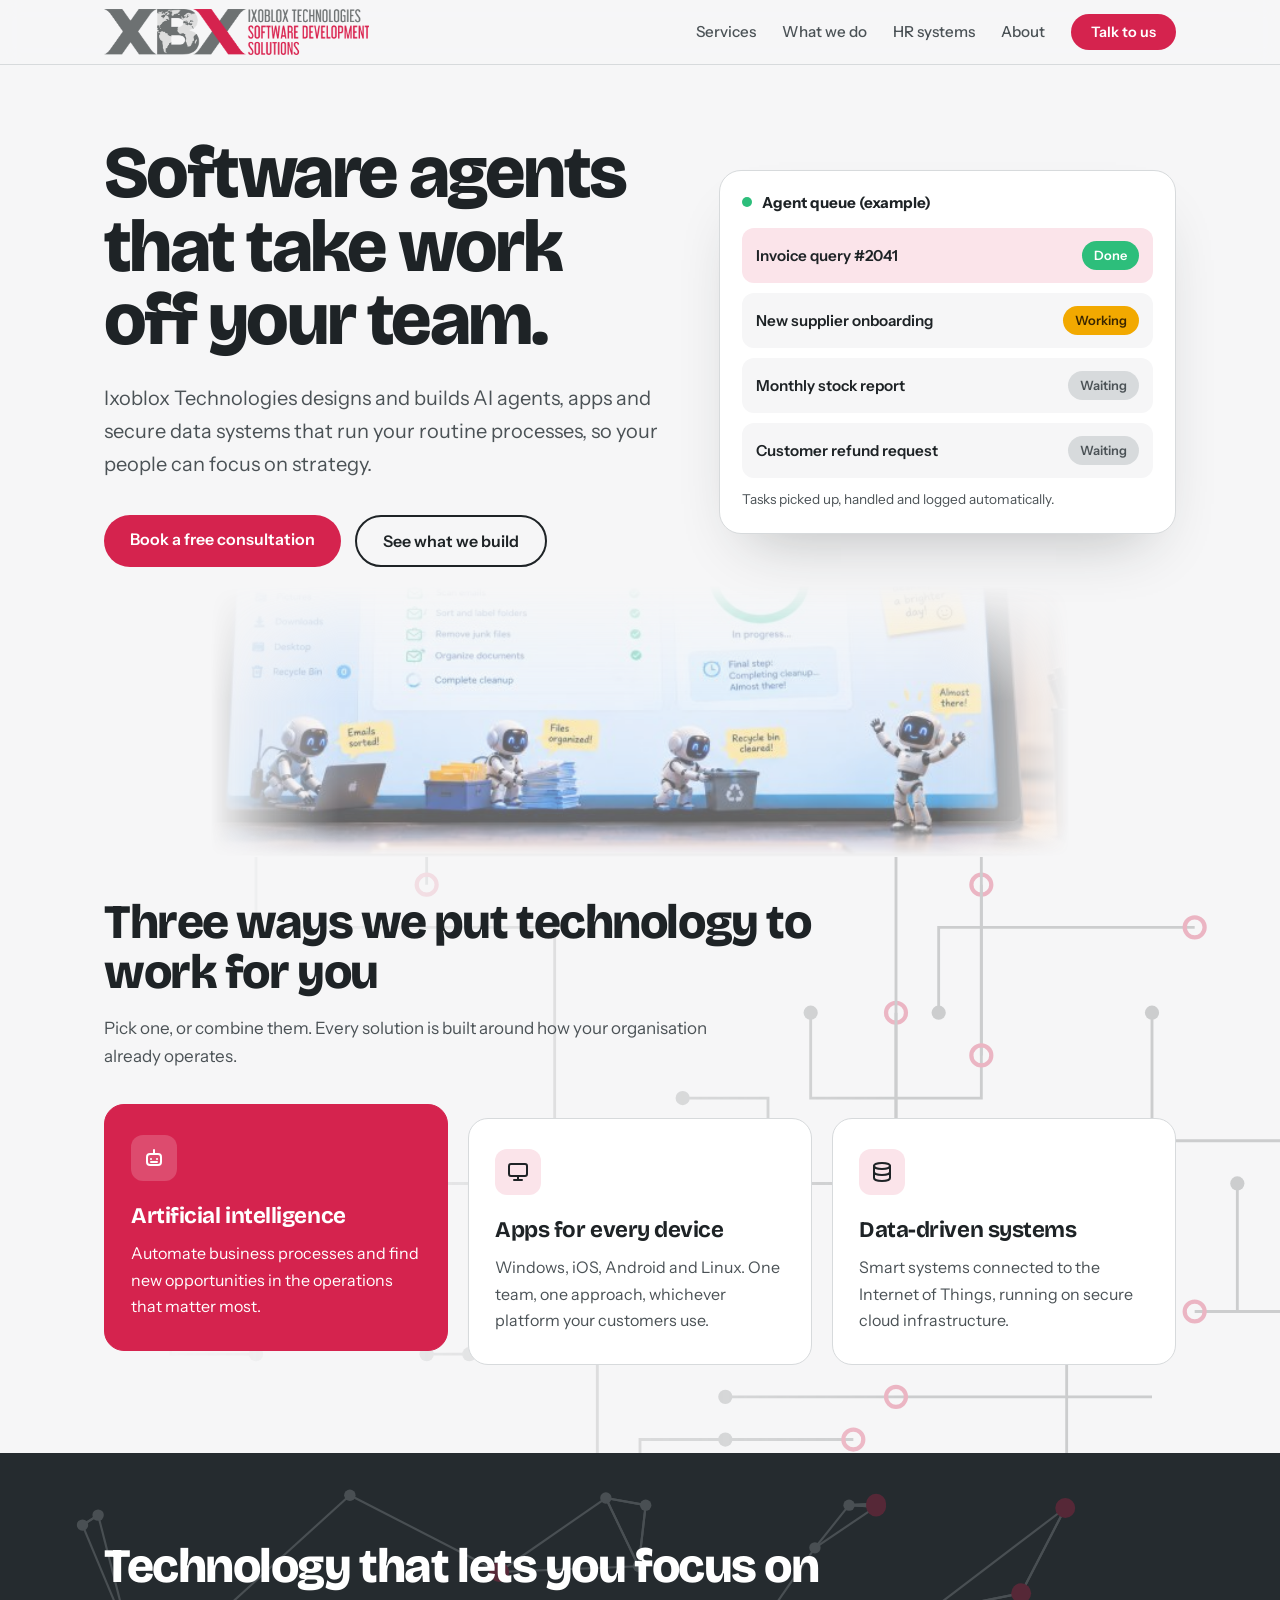
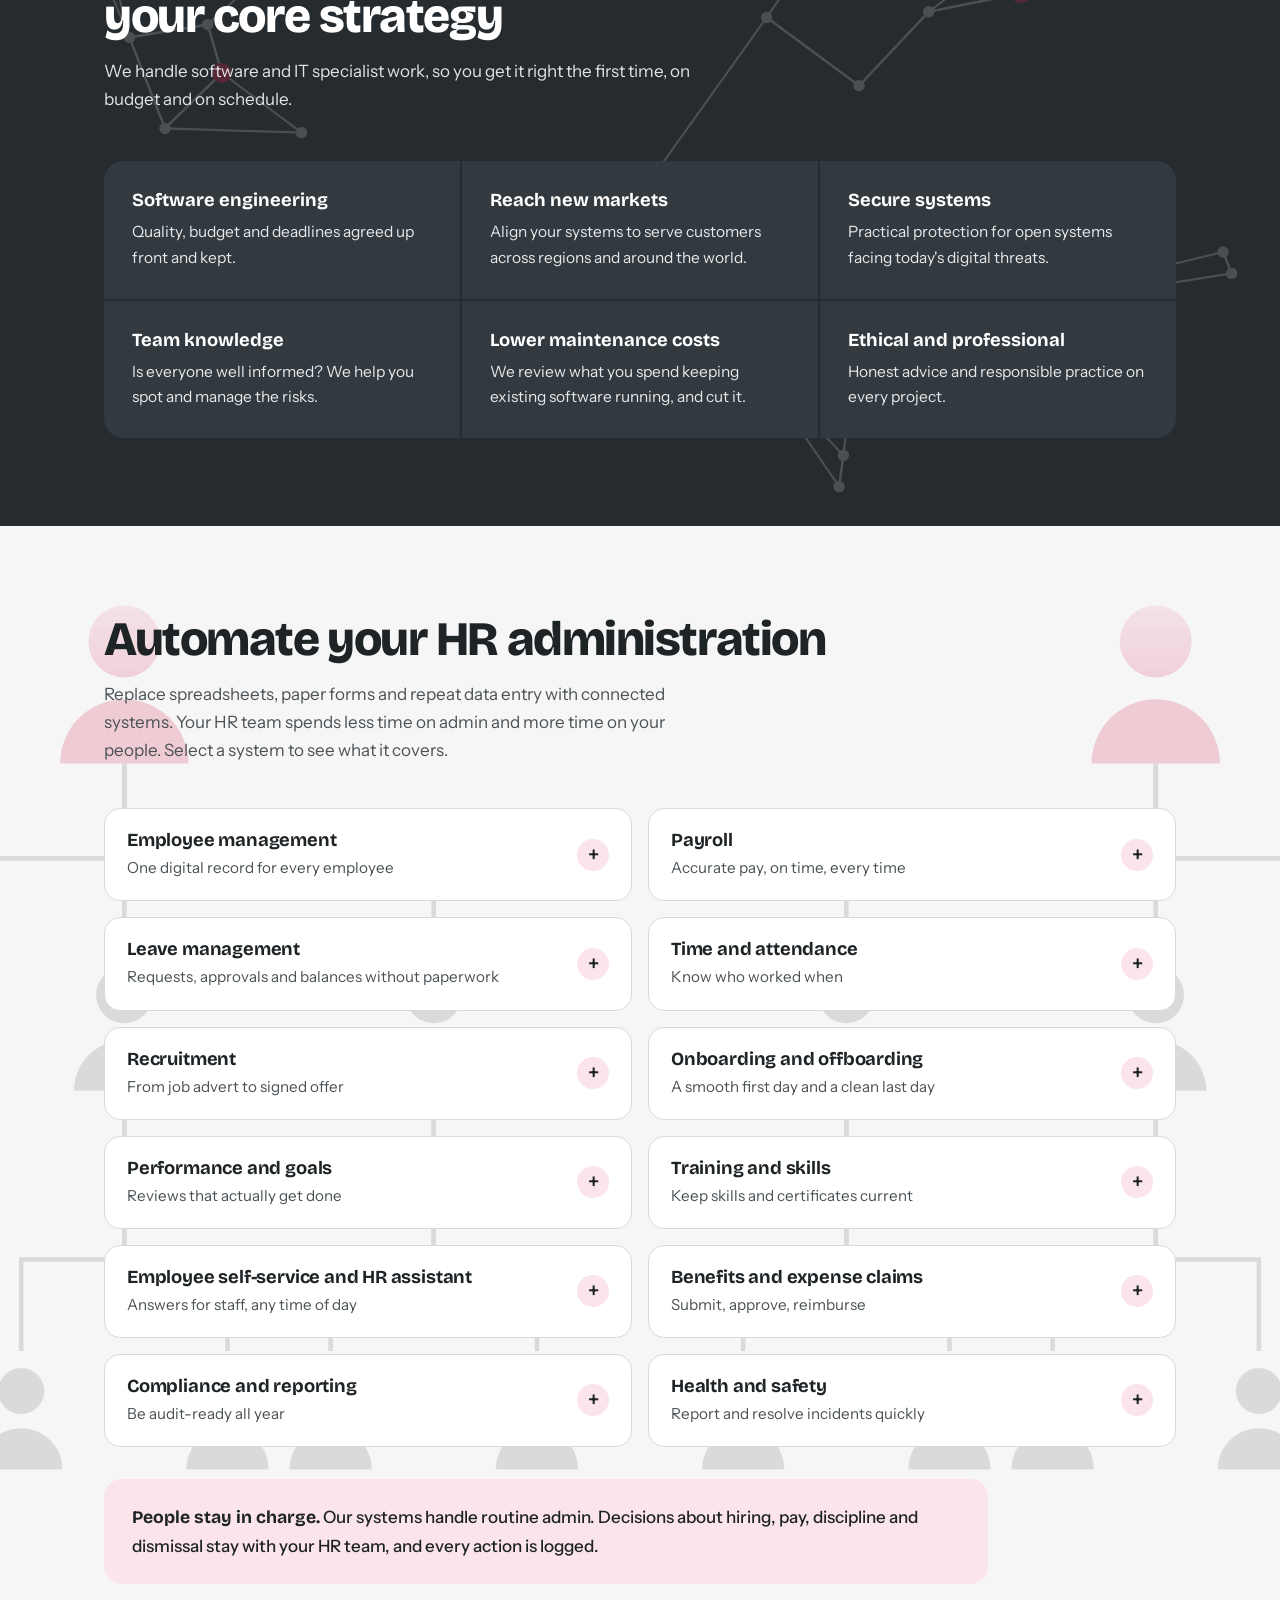
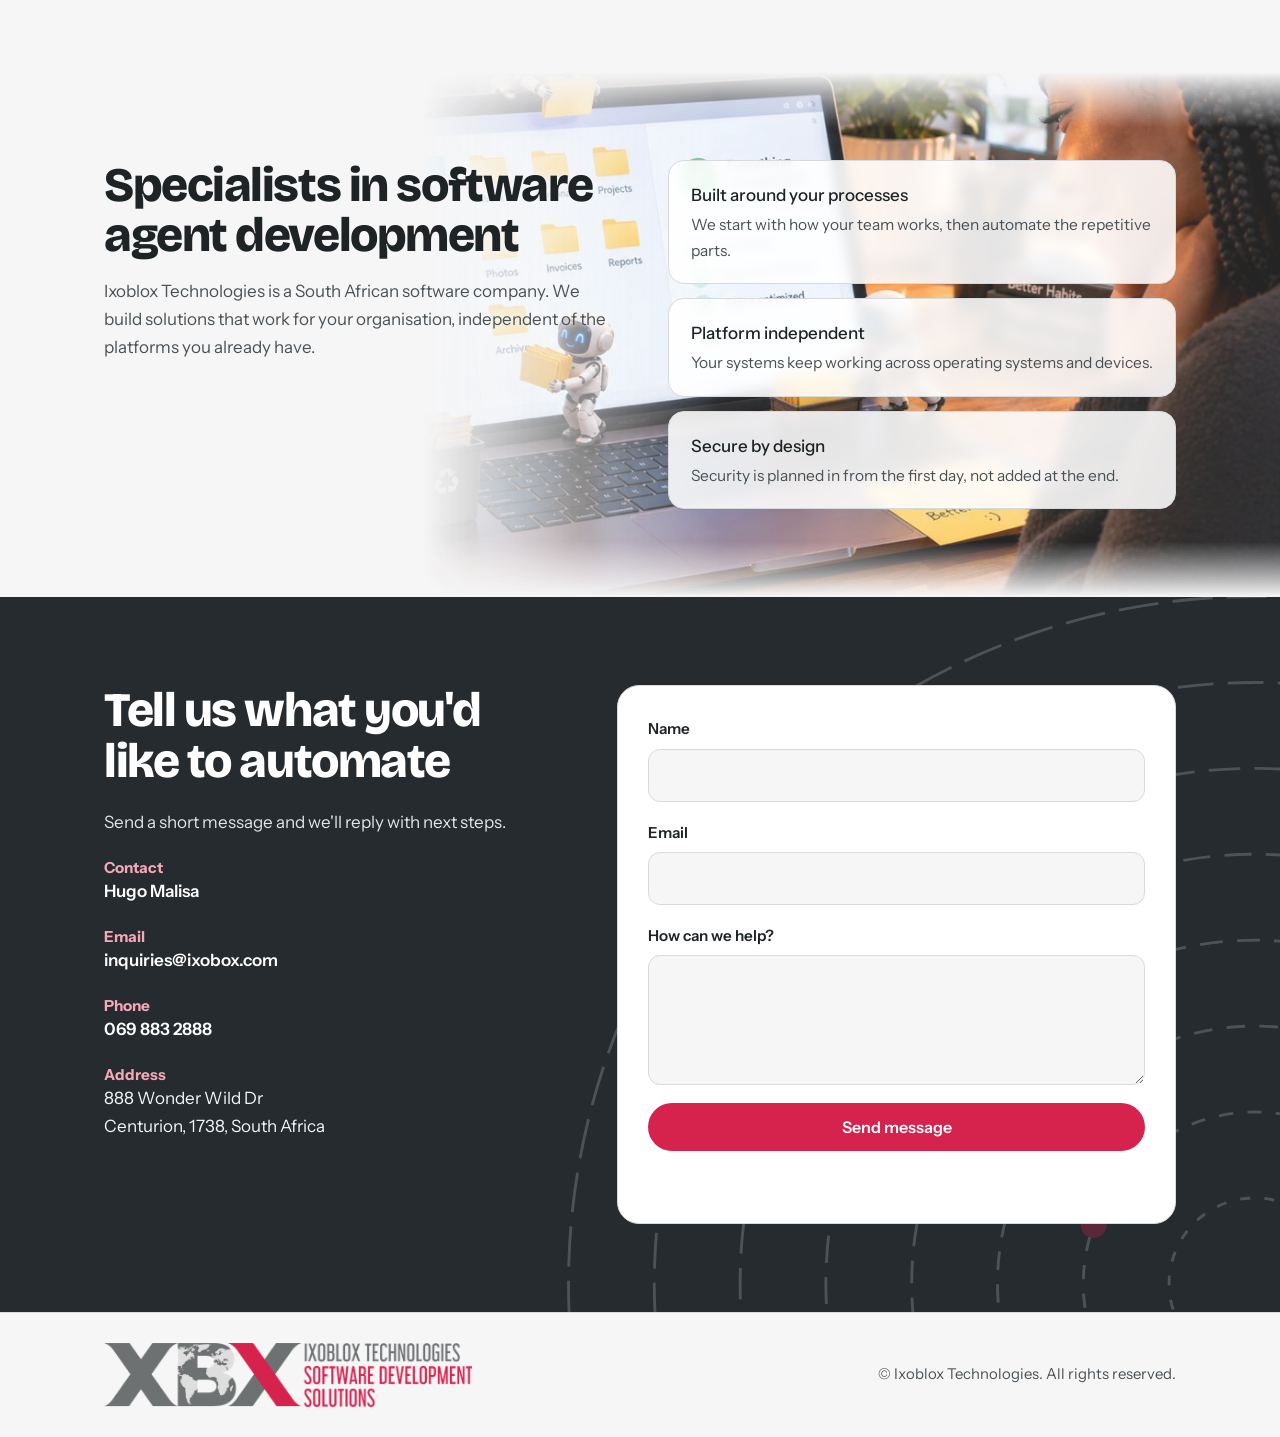
==== ixoblox-V3.2.html @ 181cba96 "Add files via upload" ====
<!doctype html>
<html lang="en">
  <head>
    <meta charset="utf-8" />
    <meta name="viewport" content="width=device-width, initial-scale=1" />
    <title>Ixoblox Technologies | Software development solutions</title>
    <meta
      name="description"
      content="Ixoblox Technologies builds software agents, apps and secure data systems for organisations in South Africa and beyond."
    />
    <link rel="preconnect" href="https://fonts.googleapis.com" />
    <link rel="preconnect" href="https://fonts.gstatic.com" crossorigin />
    <link
      href="https://fonts.googleapis.com/css2?family=Bricolage+Grotesque:opsz,wght@12..96,500;12..96,700;12..96,800&family=Instrument+Sans:wght@400;500;600&display=swap"
      rel="stylesheet"
    />
    <style>
/* Ixoblox Technologies: site styles
   Colours and fonts are set once in :root below. Change them there. */
:root {
  /* BRAND COLOURS (light mode). --btn / --blue = crimson from the logo */
  --paper: #F6F6F7;  /* page background */
  --ink: #1E2326;
  --blue: #D5234E;
  --btn: #D5234E;
  --amber: #F2A900;
  --mint: #FBE4EA;
  --card: #fff;      /* cards and form */
  --mute: #4B5256;
  --line: #D7DADC;
  --d: 'Bricolage Grotesque', Georgia, sans-serif;
  --b: 'Instrument Sans', system-ui, sans-serif
}

/* DARK MODE colours (used automatically on dark-mode devices) */
@media (prefers-color-scheme:dark) {
  :root {
    --paper: #151819;
    --ink: #F1F3F4;
    --blue: #FF6F91;
    --btn: #D5234E;
    --amber: #FFC24D;
    --mint: #3A1F28;
    --card: #1F2427;
    --mute: #B4BBBF;
    --line: #363D41
  }
}

* {
  box-sizing: border-box;
  margin: 0
}

html {
  scroll-behavior: smooth;
  scroll-padding-top: 72px
}

body {
  background: var(--paper);
  color: var(--ink);
  font: 400 1.0625rem/1.65 var(--b);
  -webkit-font-smoothing: antialiased
}

a {
  color: inherit
}

:focus-visible {
  outline: 3px solid var(--amber);
  outline-offset: 3px;
  border-radius: 4px
}

.wrap {
  max-width: 1120px;
  margin: 0 auto;
  padding: 0 24px
}

header {
  position: sticky;
  top: 0;
  z-index: 10;
  background: color-mix(in srgb, var(--paper) 88%, transparent);
  backdrop-filter: blur(10px);
  border-bottom: 1px solid var(--line)
}

header .wrap {
  display: flex;
  align-items: center;
  justify-content: space-between;
  height: 64px
}

.logo {
  display: block;
  text-decoration: none;
  border-radius: 10px
}

.mark {
  display: block;
  height: 46px;
  aspect-ratio: 5.755;
  background: var(--img-logo-light) center/contain no-repeat
}

@media (prefers-color-scheme:dark) {
  .mark {
    background-image: var(--img-logo-dark)
  }
}

.logo.big .mark {
  height: 64px
}

nav {
  display: flex;
  gap: 26px;
  align-items: center
}

nav a {
  text-decoration: none;
  font-weight: 500;
  font-size: .95rem;
  color: var(--mute)
}

nav a:hover {
  color: var(--ink)
}

.btn {
  display: inline-block;
  background: var(--btn);
  color: #fff;
  font: 600 1rem var(--b);
  padding: 14px 26px;
  border-radius: 999px;
  text-decoration: none;
  border: 0;
  cursor: pointer;
  transition: transform .15s, box-shadow .15s
}

.btn:hover {
  transform: translateY(-2px);
  box-shadow: 0 8px 20px -8px var(--blue)
}

nav .btn {
  padding: 9px 20px;
  color: #fff;
  font-size: .9rem
}

.btn.ghost {
  background: transparent;
  color: var(--ink);
  border: 2px solid var(--ink)
}

.btn.ghost:hover {
  box-shadow: none;
  background: var(--ink);
  color: var(--paper)
}

/* hero */
.hero {
  padding: 72px 0 290px;
  position: relative;
  overflow: hidden;
  isolation: isolate
}

.hero::before {
  content: "";
  position: absolute;
  left: 50%;
  bottom: 0;
  transform: translateX(-50%);
  z-index: -1;
  width: min(100%, 860px);
  aspect-ratio: 715/322;
  background: var(--img-hero) center/cover no-repeat;
  opacity: .6;
  pointer-events: none;
  -webkit-mask-image: linear-gradient(to top, transparent 0, #000 9%, #000 40%, transparent 70%), linear-gradient(to right, transparent, #000 15%, #000 85%, transparent);
  -webkit-mask-composite: source-in;
  mask-image: linear-gradient(to top, transparent 0, #000 9%, #000 40%, transparent 70%), linear-gradient(to right, transparent, #000 15%, #000 85%, transparent);
  mask-composite: intersect
}

@media (prefers-color-scheme:dark) {
  .hero::before {
    opacity: .35
  }
}

.hero .wrap {
  display: grid;
  grid-template-columns: 1.1fr .9fr;
  gap: 56px;
  align-items: center
}

h1 {
  font: 800 clamp(2.6rem, 6vw, 4.6rem)/1 var(--d);
  letter-spacing: -.035em
}

.hero p.lead {
  font-size: 1.25rem;
  color: var(--mute);
  margin: 24px 0 34px;
  max-width: 30em
}

.cta {
  display: flex;
  gap: 14px;
  flex-wrap: wrap
}

/* agent console */
.console {
  background: var(--card);
  border: 1px solid var(--line);
  border-radius: 22px;
  padding: 22px;
  box-shadow: 0 30px 60px -30px rgba(30, 35, 38, .3)
}

.console h2 {
  font: 700 .95rem var(--b);
  display: flex;
  align-items: center;
  gap: 10px;
  margin-bottom: 16px
}

.dot {
  width: 10px;
  height: 10px;
  border-radius: 50%;
  background: #2DBE7B;
  animation: pulse 1.6s infinite
}

@keyframes pulse {
  50% {
    opacity: .35
  }
}

.task {
  display: flex;
  align-items: center;
  justify-content: space-between;
  gap: 12px;
  padding: 13px 14px;
  border-radius: 12px;
  background: var(--paper);
  margin-bottom: 10px;
  font-size: .95rem;
  transition: background .4s, transform .4s
}

.task b {
  font-weight: 600
}

.tag {
  font-size: .8rem;
  font-weight: 600;
  padding: 4px 12px;
  border-radius: 999px;
  background: var(--line);
  color: var(--mute);
  white-space: nowrap;
  transition: all .4s
}

.task.work .tag {
  background: var(--amber);
  color: #3a2600
}

.task.done {
  background: var(--mint)
}

.task.done .tag {
  background: #2DBE7B;
  color: #fff
}

.console small {
  display: block;
  color: var(--mute);
  font-size: .85rem;
  margin-top: 6px
}

/* sections */
section {
  padding: 88px 0
}

h2.title {
  font: 800 clamp(2rem, 4vw, 3rem)/1.05 var(--d);
  letter-spacing: -.03em;
  max-width: 16em
}

.sub {
  color: var(--mute);
  max-width: 36em;
  margin-top: 16px
}

.band {
  background: #252B2F;
  color: #F4F5F6
}

.band .sub {
  color: #E1E4E6
}

.band .info b {
  color: #F5A8BA
}

.band .info a {
  color: #fff
}

.band h2.title {
  color: #fff
}

.offer {
  display: grid;
  grid-template-columns: repeat(3, 1fr);
  gap: 20px;
  margin-top: 48px
}

.offer article {
  padding: 30px 26px;
  border-radius: 20px;
  background: var(--card);
  border: 1px solid var(--line)
}

.offer article:nth-child(1) {
  background: var(--btn);
  color: #fff;
  border-color: var(--btn);
  transform: translateY(-14px)
}

.offer h3 {
  font: 700 1.4rem/1.15 var(--d);
  margin-bottom: 12px;
  letter-spacing: -.02em
}

.offer p {
  font-size: 1rem
}

.offer article:not(:first-child) p {
  color: var(--mute)
}

.ico {
  width: 46px;
  height: 46px;
  border-radius: 12px;
  background: rgba(255, 255, 255, .18);
  display: grid;
  place-items: center;
  margin-bottom: 22px
}

.offer article:not(:first-child) .ico {
  background: var(--mint)
}

.ico svg {
  width: 24px;
  height: 24px;
  stroke: currentColor;
  fill: none;
  stroke-width: 2;
  stroke-linecap: round;
  stroke-linejoin: round
}

.grid {
  display: grid;
  grid-template-columns: repeat(3, 1fr);
  gap: 2px;
  background: #252B2F;
  border-radius: 20px;
  overflow: hidden;
  margin-top: 48px
}

.grid div {
  background: #323A3F;
  padding: 28px
}

.grid h3 {
  font: 700 1.15rem var(--d);
  color: #fff;
  margin-bottom: 8px
}

.grid p {
  font-size: .97rem;
  color: #E6E8EA
}

.about {
  display: grid;
  grid-template-columns: 1fr 1fr;
  gap: 56px;
  align-items: start
}

.about ul {
  list-style: none;
  padding: 0;
  display: grid;
  gap: 14px
}

.about li {
  padding: 20px 22px;
  background: var(--card);
  border: 1px solid var(--line);
  border-radius: 16px;
  font-weight: 500
}

.about li span {
  display: block;
  font-weight: 400;
  color: var(--mute);
  font-size: .97rem;
  margin-top: 3px
}

/* section backgrounds */
#services,
#approach,
#hr,
#contact {
  position: relative;
  overflow: hidden;
  isolation: isolate
}

#services::before,
#approach::before,
#hr::before,
#contact::before {
  content: '';
  position: absolute;
  inset: 0;
  z-index: -1;
  background-position: center;
  background-repeat: no-repeat;
  pointer-events: none
}

#services::before {
  background-image: var(--img-bg-services);
  background-size: cover;
  opacity: .3;
  -webkit-mask-image: linear-gradient(to right, transparent 10%, #000 70%);
  mask-image: linear-gradient(to right, transparent 10%, #000 70%)
}

#approach::before {
  background-image: var(--img-bg-approach);
  background-size: cover;
  opacity: .28
}

#hr::before {
  background-image: var(--img-bg-hr);
  background-size: cover;
  opacity: .2;
  -webkit-mask-image: linear-gradient(to bottom, transparent, #000 15%, #000 85%, transparent);
  mask-image: linear-gradient(to bottom, transparent, #000 15%, #000 85%, transparent)
}

#contact::before {
  background-image: var(--img-bg-contact);
  background-size: cover;
  opacity: .3
}

@media (prefers-color-scheme:dark) {
  #services::before {
    opacity: .22
  }

  #hr::before {
    opacity: .15
  }
}

/* about background */
#about {
  position: relative;
  overflow: hidden;
  isolation: isolate
}

#about .title,
#about .sub {
  text-shadow: 0 0 14px var(--paper), 0 0 4px var(--paper)
}

#about li {
  background: color-mix(in srgb, var(--card) 88%, transparent);
  backdrop-filter: blur(6px);
  -webkit-backdrop-filter: blur(6px)
}

#about::before {
  content: "";
  position: absolute;
  top: 0;
  bottom: 0;
  right: 0;
  width: 86%;
  z-index: -1;
  background: var(--img-about) 40% 45%/cover no-repeat;
  opacity: .85;
  pointer-events: none;
  -webkit-mask-image: linear-gradient(to right, transparent 22%, #000 49%), linear-gradient(to bottom, transparent 0, #000 10.5%, #000 89.5%, transparent 100%);
  -webkit-mask-composite: source-in;
  mask-image: linear-gradient(to right, transparent 22%, #000 49%), linear-gradient(to bottom, transparent 0, #000 10.5%, #000 89.5%, transparent 100%);
  mask-composite: intersect
}

@media (prefers-color-scheme:dark) {
  #about::before {
    opacity: .55
  }
}

@media (max-width:860px) {
  #about::before {
    width: 100%;
    opacity: .35;
    -webkit-mask-image: linear-gradient(to bottom, transparent 0, #000 30%, #000 80%, transparent 100%);
    mask-image: linear-gradient(to bottom, transparent 0, #000 30%, #000 80%, transparent 100%)
  }
}

/* hr systems */
.hrgrid {
  display: grid;
  grid-template-columns: 1fr 1fr;
  gap: 16px;
  margin-top: 44px;
  align-items: start
}

details {
  background: var(--card);
  border: 1px solid var(--line);
  border-radius: 16px;
  transition: border-color .2s
}

details[open] {
  border-color: var(--blue)
}

summary {
  list-style: none;
  cursor: pointer;
  padding: 20px 22px;
  display: flex;
  justify-content: space-between;
  align-items: center;
  gap: 16px
}

summary::-webkit-details-marker {
  display: none
}

summary strong {
  font: 700 1.15rem/1.25 var(--d);
  letter-spacing: -.01em;
  display: block
}

summary span {
  display: block;
  color: var(--mute);
  font-size: .95rem;
  margin-top: 3px;
  font-weight: 400
}

summary::after {
  content: "+";
  flex: none;
  width: 32px;
  height: 32px;
  border-radius: 50%;
  background: var(--mint);
  display: grid;
  place-items: center;
  font: 600 1.3rem/1 var(--b);
  color: var(--ink);
  transition: transform .2s
}

details[open] summary::after {
  transform: rotate(45deg)
}

details ul {
  margin: 0;
  padding: 0 22px 22px 40px;
  color: var(--mute);
  font-size: .97rem;
  display: grid;
  gap: 6px
}

.promise {
  margin-top: 32px;
  padding: 24px 28px;
  border-radius: 18px;
  background: var(--mint);
  font-weight: 500;
  max-width: 52em
}

.promise b {
  font-family: var(--d);
  font-size: 1.1rem
}

/* contact */
.contact {
  display: grid;
  grid-template-columns: .9fr 1.1fr;
  gap: 56px
}

.info p {
  margin-top: 22px
}

.info b {
  display: block;
  font: 700 .95rem var(--b);
  color: var(--mute)
}

.info a {
  text-decoration: none;
  font-weight: 600
}

form {
  background: var(--card);
  border: 1px solid var(--line);
  border-radius: 22px;
  padding: 30px;
  display: grid;
  gap: 18px
}

label {
  font-weight: 600;
  font-size: .95rem;
  display: grid;
  gap: 7px;
  color: var(--ink)
}

form {
  color: var(--ink)
}

input,
textarea {
  font: inherit;
  padding: 13px 15px;
  border-radius: 12px;
  border: 1.5px solid var(--line);
  background: var(--paper);
  color: var(--ink);
  width: 100%
}

input:focus,
textarea:focus {
  outline: none;
  border-color: var(--blue);
  box-shadow: 0 0 0 3px color-mix(in srgb, var(--blue) 25%, transparent)
}

textarea {
  min-height: 130px;
  resize: vertical
}

#ok {
  font-weight: 600;
  color: #1f9d63;
  min-height: 1.4em
}

footer {
  border-top: 1px solid var(--line);
  padding: 30px 0;
  color: var(--mute);
  font-size: .93rem
}

footer .wrap {
  display: flex;
  justify-content: space-between;
  align-items: center;
  flex-wrap: wrap;
  gap: 16px
}

@media (max-width:860px) {
  nav a:not(.btn) {
    display: none
  }

  .hero .wrap,
  .about,
  .contact {
    grid-template-columns: 1fr;
    gap: 36px
  }

  .offer,
  .grid,
  .hrgrid {
    grid-template-columns: 1fr
  }

  .offer article:nth-child(1) {
    transform: none
  }

  .hero {
    padding: 44px 0 40vw
  }

  section {
    padding: 60px 0
  }
}

@media (prefers-reduced-motion:reduce) {
  * {
    animation: none !important;
    transition: none !important;
    scroll-behavior: auto
  }
}


/* PHONES: smaller "Talk to us" button (15 percent smaller) and a logo that never collides with it */
@media (max-width:600px) {
  header .wrap {
    gap: 12px;
    padding: 0 16px
  }

  .logo {
    min-width: 0
  }

  .logo .mark {
    height: min(34px, 8.5vw)
  }

  .logo.big .mark {
    height: min(52px, 12vw)
  }

  nav .btn {
    padding: 7.65px 17px;
    font-size: .765rem;
    white-space: nowrap
  }
}

/* ==========================================================
   EMBEDDED IMAGES (this is what makes the file work on its own)
   Photos, logos and background graphics are stored here.
   Rules above refer to them as var(--img-...). Don't edit below.
   ========================================================== */
:root {
  --img-hero: url("[data-uri]");
  --img-about: url("[data-uri]");
  --img-logo-light: url("[data-uri]");
  --img-logo-dark: url("[data-uri]");
  --img-bg-services: url("data:image/svg+xml,%3Csvg xmlns='http://www.w3.org/2000/svg' viewBox='0 0 900 500' preserveAspectRatio='xMidYMid slice' xmlns:c2pa='http://c2pa.org/manifest'%3E%3Cmetadata%3E%3Cc2pa:manifest%[base64]/[base64]%2BzJHvioeenA58Q3Y0eyw4AAACAY2JvcqVjYWxnZnNoYTI1NmNwYWRNAAAAAAAAAAAAAAAAAGRoYXNoWCBf6jUoExhorW6dAeQ4GDK/z/KXPLGttkv%2B%[base64]/Vq06l7b6MMuq1KrSGeKiY3VybHgpc2VsZiNqdW1iZj1jMnBhLmFzc2VydGlvbnMvYzJwYS5oYXNoLmRhdGFkaGFzaFgg81rHu%2BE3qk30yLLD9vo9PjuEFtMyqcMdmIcnHCFkOBZ0Y2xhaW1fZ2VuZXJhdG9yX2luZm%[base64]/[base64]/3cyjxFA3Qo5S46fX0/ihY0VZ7mfb9KF703t5OjWDBWMA4GA1UdDwEB/wQEAwIHgDAVBgNVHSUEDjAMBgorBgEEAYPoXgIBMAwGA1UdEwEB/wQCMAAwHwYDVR0jBBgwFoAUzlHiBIFOZFsj%2BOPEz5o%2BnMHXXMIwCgYIKoZIzj0EAwMDZwAwZAIwMXMdFJ4BetLLVY7ORuE9noqbbAZOZn/aArXyTwFAZfKrPzxF2vPoJNf1%2BUCdg1XGAjBwX1zd9WGqYkqmL5SFqw1QySjr1zJfpJM9%2B1rdDwSPLMOPOjKuiXjoU/[base64]/XkGtQUHpqA9ltzsD0LUVOBaHPt8ufTf2lkMTHfPuebWeIksLaMTjRKuyl7LlHhzwzLvSAYIKQ=%3C/c2pa:manifest%3E%3C/metadata%3E%3Cpath d='M210 270 L210 360 L60 360' fill='none' stroke='%236D7172' stroke-width='2'/%3E%3Ccircle cx='210' cy='270' r='5' fill='%236D7172'/%3E%3Ccircle cx='60' cy='360' r='7' fill='none' stroke='%23D5234E' stroke-width='3'/%3E%3Cpath d='M510 270 L630 270 L630 150' fill='none' stroke='%236D7172' stroke-width='2'/%3E%3Ccircle cx='510' cy='270' r='5' fill='%236D7172'/%3E%3Ccircle cx='630' cy='150' r='7' fill='none' stroke='%23D5234E' stroke-width='3'/%3E%3Cpath d='M180 0 L180 90 L390 90 L390 150 L390 300' fill='none' stroke='%236D7172' stroke-width='2'/%3E%3Ccircle cx='180' cy='0' r='5' fill='%236D7172'/%3E%3Ccircle cx='390' cy='300' r='7' fill='none' stroke='%23D5234E' stroke-width='3'/%3E%3Cpath d='M480 210 L540 210 L540 270' fill='none' stroke='%236D7172' stroke-width='2'/%3E%3Ccircle cx='480' cy='210' r='5' fill='%236D7172'/%3E%3Ccircle cx='540' cy='270' r='7' fill='none' stroke='%23D5234E' stroke-width='3'/%3E%3Cpath d='M870 270 L870 360 L1020 360 L900 360 L840 360' fill='none' stroke='%236D7172' stroke-width='2'/%3E%3Ccircle cx='870' cy='270' r='5' fill='%236D7172'/%3E%3Ccircle cx='840' cy='360' r='7' fill='none' stroke='%23D5234E' stroke-width='3'/%3E%3Cpath d='M30 420 L30 540 L-30 540 L-240 540 L-240 630' fill='none' stroke='%236D7172' stroke-width='2'/%3E%3Ccircle cx='30' cy='420' r='5' fill='%236D7172'/%3E%3Ccircle cx='-240' cy='630' r='7' fill='none' stroke='%23D5234E' stroke-width='3'/%3E%3Cpath d='M330 390 L330 270 L120 270 L60 270 L-60 270' fill='none' stroke='%236D7172' stroke-width='2'/%3E%3Ccircle cx='330' cy='390' r='5' fill='%236D7172'/%3E%3Ccircle cx='-60' cy='270' r='7' fill='none' stroke='%23D5234E' stroke-width='3'/%3E%3Cpath d='M420 0 L300 0 L300 60' fill='none' stroke='%236D7172' stroke-width='2'/%3E%3Ccircle cx='420' cy='0' r='5' fill='%236D7172'/%3E%3Ccircle cx='300' cy='60' r='7' fill='none' stroke='%23D5234E' stroke-width='3'/%3E%3Cpath d='M300 270 L300 330 L150 330 L300 330' fill='none' stroke='%236D7172' stroke-width='2'/%3E%3Ccircle cx='300' cy='270' r='5' fill='%236D7172'/%3E%3Ccircle cx='300' cy='330' r='7' fill='none' stroke='%23D5234E' stroke-width='3'/%3E%3Cpath d='M570 150 L570 210 L690 210 L690 60' fill='none' stroke='%236D7172' stroke-width='2'/%3E%3Ccircle cx='570' cy='150' r='5' fill='%236D7172'/%3E%3Ccircle cx='690' cy='60' r='7' fill='none' stroke='%23D5234E' stroke-width='3'/%3E%3Cpath d='M180 390 L120 390 L120 330' fill='none' stroke='%236D7172' stroke-width='2'/%3E%3Ccircle cx='180' cy='390' r='5' fill='%236D7172'/%3E%3Ccircle cx='120' cy='330' r='7' fill='none' stroke='%23D5234E' stroke-width='3'/%3E%3Cpath d='M510 450 L450 450 L450 600 L450 450 L600 450' fill='none' stroke='%236D7172' stroke-width='2'/%3E%3Ccircle cx='510' cy='450' r='5' fill='%236D7172'/%3E%3Ccircle cx='600' cy='450' r='7' fill='none' stroke='%23D5234E' stroke-width='3'/%3E%3Cpath d='M450 30 L240 30 L240 -120' fill='none' stroke='%236D7172' stroke-width='2'/%3E%3Ccircle cx='450' cy='30' r='5' fill='%236D7172'/%3E%3Ccircle cx='240' cy='-120' r='7' fill='none' stroke='%23D5234E' stroke-width='3'/%3E%3Cpath d='M180 30 L0 30 L-150 30' fill='none' stroke='%236D7172' stroke-width='2'/%3E%3Ccircle cx='180' cy='30' r='5' fill='%236D7172'/%3E%3Ccircle cx='-150' cy='30' r='7' fill='none' stroke='%23D5234E' stroke-width='3'/%3E%3Cpath d='M810 240 L990 240 L1200 240' fill='none' stroke='%236D7172' stroke-width='2'/%3E%3Ccircle cx='810' cy='240' r='5' fill='%236D7172'/%3E%3Ccircle cx='1200' cy='240' r='7' fill='none' stroke='%23D5234E' stroke-width='3'/%3E%3Cpath d='M600 30 L690 30 L690 -90 L900 -90' fill='none' stroke='%236D7172' stroke-width='2'/%3E%3Ccircle cx='600' cy='30' r='5' fill='%236D7172'/%3E%3Ccircle cx='900' cy='-90' r='7' fill='none' stroke='%23D5234E' stroke-width='3'/%3E%3Cpath d='M300 390 L420 390 L420 450 L420 540 L300 540' fill='none' stroke='%236D7172' stroke-width='2'/%3E%3Ccircle cx='300' cy='390' r='5' fill='%236D7172'/%3E%3Ccircle cx='300' cy='540' r='7' fill='none' stroke='%23D5234E' stroke-width='3'/%3E%3Cpath d='M630 30 L630 180 L630 270' fill='none' stroke='%236D7172' stroke-width='2'/%3E%3Ccircle cx='630' cy='30' r='5' fill='%236D7172'/%3E%3Ccircle cx='630' cy='270' r='7' fill='none' stroke='%23D5234E' stroke-width='3'/%3E%3Cpath d='M750 0 L750 -120 L840 -120' fill='none' stroke='%236D7172' stroke-width='2'/%3E%3Ccircle cx='750' cy='0' r='5' fill='%236D7172'/%3E%3Ccircle cx='840' cy='-120' r='7' fill='none' stroke='%23D5234E' stroke-width='3'/%3E%3Cpath d='M510 30 L690 30 L690 180' fill='none' stroke='%236D7172' stroke-width='2'/%3E%3Ccircle cx='510' cy='30' r='5' fill='%236D7172'/%3E%3Ccircle cx='690' cy='180' r='7' fill='none' stroke='%23D5234E' stroke-width='3'/%3E%3Cpath d='M0 60 L0 -90 L0 0' fill='none' stroke='%236D7172' stroke-width='2'/%3E%3Ccircle cx='0' cy='60' r='5' fill='%236D7172'/%3E%3Ccircle cx='0' cy='0' r='7' fill='none' stroke='%23D5234E' stroke-width='3'/%3E%3Cpath d='M30 330 L30 210 L30 150' fill='none' stroke='%236D7172' stroke-width='2'/%3E%3Ccircle cx='30' cy='330' r='5' fill='%236D7172'/%3E%3Ccircle cx='30' cy='150' r='7' fill='none' stroke='%23D5234E' stroke-width='3'/%3E%3Cpath d='M510 420 L660 420 L810 420 L630 420' fill='none' stroke='%236D7172' stroke-width='2'/%3E%3Ccircle cx='510' cy='420' r='5' fill='%236D7172'/%3E%3Ccircle cx='630' cy='420' r='7' fill='none' stroke='%23D5234E' stroke-width='3'/%3E%3Cpath d='M750 330 L750 480 L540 480 L690 480 L570 480' fill='none' stroke='%236D7172' stroke-width='2'/%3E%3Ccircle cx='750' cy='330' r='5' fill='%236D7172'/%3E%3Ccircle cx='570' cy='480' r='7' fill='none' stroke='%23D5234E' stroke-width='3'/%3E%3Cpath d='M810 150 L810 300 L810 360' fill='none' stroke='%236D7172' stroke-width='2'/%3E%3Ccircle cx='810' cy='150' r='5' fill='%236D7172'/%3E%3Ccircle cx='810' cy='360' r='7' fill='none' stroke='%23D5234E' stroke-width='3'/%3E%3Cpath d='M660 150 L660 90 L840 90' fill='none' stroke='%236D7172' stroke-width='2'/%3E%3Ccircle cx='660' cy='150' r='5' fill='%236D7172'/%3E%3Ccircle cx='840' cy='90' r='7' fill='none' stroke='%23D5234E' stroke-width='3'/%3E%3C/svg%3E");
  --img-bg-approach: url("data:image/svg+xml,%3Csvg xmlns='http://www.w3.org/2000/svg' viewBox='0 0 900 500' preserveAspectRatio='xMidYMid slice' xmlns:c2pa='http://c2pa.org/manifest'%3E%3Cmetadata%3E%3Cc2pa:manifest%[base64]%[base64]%2BoTAHs6%2BjHWBaIAAACAY2JvcqVjYWxnZnNoYTI1NmNwYWRNAAAAAAAAAAAAAAAAAGRoYXNoWCBml8tKX1TD/qzvQyCbCkhWab%2BWFVCBbQkJ/[base64]/s52cqKqFIuAsLECpUbl%[base64]%[base64]/[base64]/3cyjxFA3Qo5S46fX0/ihY0VZ7mfb9KF703t5OjWDBWMA4GA1UdDwEB/wQEAwIHgDAVBgNVHSUEDjAMBgorBgEEAYPoXgIBMAwGA1UdEwEB/wQCMAAwHwYDVR0jBBgwFoAUzlHiBIFOZFsj%2BOPEz5o%2BnMHXXMIwCgYIKoZIzj0EAwMDZwAwZAIwMXMdFJ4BetLLVY7ORuE9noqbbAZOZn/aArXyTwFAZfKrPzxF2vPoJNf1%2BUCdg1XGAjBwX1zd9WGqYkqmL5SFqw1QySjr1zJfpJM9%2B1rdDwSPLMOPOjKuiXjoU/[base64]/bqqgiGfzZqz4fKbF4g8%2B%2B2%2BGS2D%2B31k0tIbp7jQq/3TbgOfZdiB1TE42nE%2BGt1jZxge1Gn8WULVTqtapqnDk=%3C/c2pa:manifest%3E%3C/metadata%3E%3Cline x1='351' y1='97' x2='426' y2='45' stroke='%23A7ADB0' stroke-width='1.5'/%3E%3Cline x1='351' y1='97' x2='449' y2='93' stroke='%23A7ADB0' stroke-width='1.5'/%3E%3Cline x1='424' y1='353' x2='528' y2='368' stroke='%23A7ADB0' stroke-width='1.5'/%3E%3Cline x1='424' y1='353' x2='464' y2='234' stroke='%23A7ADB0' stroke-width='1.5'/%3E%3Cline x1='69' y1='57' x2='58' y2='64' stroke='%23A7ADB0' stroke-width='1.5'/%3E%3Cline x1='69' y1='57' x2='91' y2='143' stroke='%23A7ADB0' stroke-width='1.5'/%3E%3Cline x1='860' y1='294' x2='866' y2='309' stroke='%23A7ADB0' stroke-width='1.5'/%3E%3Cline x1='860' y1='294' x2='665' y2='341' stroke='%23A7ADB0' stroke-width='1.5'/%3E%3Cline x1='116' y1='207' x2='156' y2='168' stroke='%23A7ADB0' stroke-width='1.5'/%3E%3Cline x1='116' y1='207' x2='91' y2='143' stroke='%23A7ADB0' stroke-width='1.5'/%3E%3Cline x1='616' y1='49' x2='616' y2='51' stroke='%23A7ADB0' stroke-width='1.5'/%3E%3Cline x1='616' y1='49' x2='597' y2='50' stroke='%23A7ADB0' stroke-width='1.5'/%3E%3Cline x1='539' y1='129' x2='573' y2='80' stroke='%23A7ADB0' stroke-width='1.5'/%3E%3Cline x1='539' y1='129' x2='604' y2='177' stroke='%23A7ADB0' stroke-width='1.5'/%3E%3Cline x1='58' y1='64' x2='69' y2='57' stroke='%23A7ADB0' stroke-width='1.5'/%3E%3Cline x1='58' y1='64' x2='91' y2='143' stroke='%23A7ADB0' stroke-width='1.5'/%3E%3Cline x1='464' y1='234' x2='424' y2='353' stroke='%23A7ADB0' stroke-width='1.5'/%3E%3Cline x1='464' y1='234' x2='539' y2='129' stroke='%23A7ADB0' stroke-width='1.5'/%3E%3Cline x1='91' y1='143' x2='146' y2='134' stroke='%23A7ADB0' stroke-width='1.5'/%3E%3Cline x1='91' y1='143' x2='116' y2='207' stroke='%23A7ADB0' stroke-width='1.5'/%3E%3Cline x1='112' y1='302' x2='119' y2='300' stroke='%23A7ADB0' stroke-width='1.5'/%3E%3Cline x1='112' y1='302' x2='125' y2='317' stroke='%23A7ADB0' stroke-width='1.5'/%3E%3Cline x1='454' y1='50' x2='426' y2='45' stroke='%23A7ADB0' stroke-width='1.5'/%3E%3Cline x1='454' y1='50' x2='449' y2='93' stroke='%23A7ADB0' stroke-width='1.5'/%3E%3Cline x1='866' y1='309' x2='860' y2='294' stroke='%23A7ADB0' stroke-width='1.5'/%3E%3Cline x1='866' y1='309' x2='665' y2='341' stroke='%23A7ADB0' stroke-width='1.5'/%3E%3Cline x1='146' y1='134' x2='156' y2='168' stroke='%23A7ADB0' stroke-width='1.5'/%3E%3Cline x1='146' y1='134' x2='91' y2='143' stroke='%23A7ADB0' stroke-width='1.5'/%3E%3Cline x1='665' y1='341' x2='610' y2='319' stroke='%23A7ADB0' stroke-width='1.5'/%3E%3Cline x1='665' y1='341' x2='604' y2='347' stroke='%23A7ADB0' stroke-width='1.5'/%3E%3Cline x1='616' y1='51' x2='616' y2='49' stroke='%23A7ADB0' stroke-width='1.5'/%3E%3Cline x1='616' y1='51' x2='597' y2='50' stroke='%23A7ADB0' stroke-width='1.5'/%3E%3Cline x1='610' y1='319' x2='604' y2='347' stroke='%23A7ADB0' stroke-width='1.5'/%3E%3Cline x1='610' y1='319' x2='665' y2='341' stroke='%23A7ADB0' stroke-width='1.5'/%3E%3Cline x1='426' y1='45' x2='454' y2='50' stroke='%23A7ADB0' stroke-width='1.5'/%3E%3Cline x1='426' y1='45' x2='449' y2='93' stroke='%23A7ADB0' stroke-width='1.5'/%3E%3Cline x1='246' y1='43' x2='351' y2='97' stroke='%23A7ADB0' stroke-width='1.5'/%3E%3Cline x1='246' y1='43' x2='146' y2='134' stroke='%23A7ADB0' stroke-width='1.5'/%3E%3Cline x1='590' y1='459' x2='593' y2='437' stroke='%23A7ADB0' stroke-width='1.5'/%3E%3Cline x1='590' y1='459' x2='528' y2='368' stroke='%23A7ADB0' stroke-width='1.5'/%3E%3Cline x1='156' y1='168' x2='146' y2='134' stroke='%23A7ADB0' stroke-width='1.5'/%3E%3Cline x1='156' y1='168' x2='116' y2='207' stroke='%23A7ADB0' stroke-width='1.5'/%3E%3Cline x1='449' y1='93' x2='454' y2='50' stroke='%23A7ADB0' stroke-width='1.5'/%3E%3Cline x1='449' y1='93' x2='426' y2='45' stroke='%23A7ADB0' stroke-width='1.5'/%3E%3Cline x1='573' y1='80' x2='597' y2='50' stroke='%23A7ADB0' stroke-width='1.5'/%3E%3Cline x1='573' y1='80' x2='616' y2='51' stroke='%23A7ADB0' stroke-width='1.5'/%3E%3Cline x1='604' y1='177' x2='653' y2='125' stroke='%23A7ADB0' stroke-width='1.5'/%3E%3Cline x1='604' y1='177' x2='539' y2='129' stroke='%23A7ADB0' stroke-width='1.5'/%3E%3Cline x1='593' y1='437' x2='590' y2='459' stroke='%23A7ADB0' stroke-width='1.5'/%3E%3Cline x1='593' y1='437' x2='604' y2='347' stroke='%23A7ADB0' stroke-width='1.5'/%3E%3Cline x1='718' y1='112' x2='653' y2='125' stroke='%23A7ADB0' stroke-width='1.5'/%3E%3Cline x1='718' y1='112' x2='749' y2='52' stroke='%23A7ADB0' stroke-width='1.5'/%3E%3Cline x1='125' y1='317' x2='119' y2='300' stroke='%23A7ADB0' stroke-width='1.5'/%3E%3Cline x1='125' y1='317' x2='112' y2='302' stroke='%23A7ADB0' stroke-width='1.5'/%3E%3Cline x1='604' y1='347' x2='610' y2='319' stroke='%23A7ADB0' stroke-width='1.5'/%3E%3Cline x1='604' y1='347' x2='665' y2='341' stroke='%23A7ADB0' stroke-width='1.5'/%3E%3Cline x1='212' y1='210' x2='156' y2='168' stroke='%23A7ADB0' stroke-width='1.5'/%3E%3Cline x1='212' y1='210' x2='116' y2='207' stroke='%23A7ADB0' stroke-width='1.5'/%3E%3Cline x1='119' y1='300' x2='112' y2='302' stroke='%23A7ADB0' stroke-width='1.5'/%3E%3Cline x1='119' y1='300' x2='125' y2='317' stroke='%23A7ADB0' stroke-width='1.5'/%3E%3Cline x1='749' y1='52' x2='718' y2='112' stroke='%23A7ADB0' stroke-width='1.5'/%3E%3Cline x1='749' y1='52' x2='653' y2='125' stroke='%23A7ADB0' stroke-width='1.5'/%3E%3Cline x1='597' y1='50' x2='616' y2='49' stroke='%23A7ADB0' stroke-width='1.5'/%3E%3Cline x1='597' y1='50' x2='616' y2='51' stroke='%23A7ADB0' stroke-width='1.5'/%3E%3Cline x1='653' y1='125' x2='718' y2='112' stroke='%23A7ADB0' stroke-width='1.5'/%3E%3Cline x1='653' y1='125' x2='604' y2='177' stroke='%23A7ADB0' stroke-width='1.5'/%3E%3Cline x1='528' y1='368' x2='604' y2='347' stroke='%23A7ADB0' stroke-width='1.5'/%3E%3Cline x1='528' y1='368' x2='593' y2='437' stroke='%23A7ADB0' stroke-width='1.5'/%3E%3Ccircle cx='351' cy='97' r='7' fill='%23D5234E'/%3E%3Ccircle cx='424' cy='353' r='4' fill='%23A7ADB0'/%3E%3Ccircle cx='69' cy='57' r='4' fill='%23A7ADB0'/%3E%3Ccircle cx='860' cy='294' r='4' fill='%23A7ADB0'/%3E%3Ccircle cx='116' cy='207' r='4' fill='%23A7ADB0'/%3E%3Ccircle cx='616' cy='49' r='7' fill='%23D5234E'/%3E%3Ccircle cx='539' cy='129' r='4' fill='%23A7ADB0'/%3E%3Ccircle cx='58' cy='64' r='4' fill='%23A7ADB0'/%3E%3Ccircle cx='464' cy='234' r='4' fill='%23A7ADB0'/%3E%3Ccircle cx='91' cy='143' r='4' fill='%23A7ADB0'/%3E%3Ccircle cx='112' cy='302' r='7' fill='%23D5234E'/%3E%3Ccircle cx='454' cy='50' r='4' fill='%23A7ADB0'/%3E%3Ccircle cx='866' cy='309' r='4' fill='%23A7ADB0'/%3E%3Ccircle cx='146' cy='134' r='4' fill='%23A7ADB0'/%3E%3Ccircle cx='665' cy='341' r='4' fill='%23A7ADB0'/%3E%3Ccircle cx='616' cy='51' r='7' fill='%23D5234E'/%3E%3Ccircle cx='610' cy='319' r='4' fill='%23A7ADB0'/%3E%3Ccircle cx='426' cy='45' r='4' fill='%23A7ADB0'/%3E%3Ccircle cx='246' cy='43' r='4' fill='%23A7ADB0'/%3E%3Ccircle cx='590' cy='459' r='4' fill='%23A7ADB0'/%3E%3Ccircle cx='156' cy='168' r='7' fill='%23D5234E'/%3E%3Ccircle cx='449' cy='93' r='4' fill='%23A7ADB0'/%3E%3Ccircle cx='573' cy='80' r='4' fill='%23A7ADB0'/%3E%3Ccircle cx='604' cy='177' r='4' fill='%23A7ADB0'/%3E%3Ccircle cx='593' cy='437' r='4' fill='%23A7ADB0'/%3E%3Ccircle cx='718' cy='112' r='7' fill='%23D5234E'/%3E%3Ccircle cx='125' cy='317' r='4' fill='%23A7ADB0'/%3E%3Ccircle cx='604' cy='347' r='4' fill='%23A7ADB0'/%3E%3Ccircle cx='212' cy='210' r='4' fill='%23A7ADB0'/%3E%3Ccircle cx='119' cy='300' r='4' fill='%23A7ADB0'/%3E%3Ccircle cx='749' cy='52' r='7' fill='%23D5234E'/%3E%3Ccircle cx='597' cy='50' r='4' fill='%23A7ADB0'/%3E%3Ccircle cx='653' cy='125' r='4' fill='%23A7ADB0'/%3E%3Ccircle cx='528' cy='368' r='4' fill='%23A7ADB0'/%3E%3C/svg%3E");
  --img-bg-hr: url("data:image/svg+xml,%3Csvg xmlns='http://www.w3.org/2000/svg' viewBox='0 0 900 500' preserveAspectRatio='xMidYMid slice' xmlns:c2pa='http://c2pa.org/manifest'%3E%3Cmetadata%3E%3Cc2pa:manifest%[base64]/jD2GBinuVbQgDLiSeovAaaVzmGuhPCyo/[base64]%2BSiY3VybHgpc2VsZiNqdW1iZj1jMnBhLmFzc2VydGlvbnMvYzJwYS5oYXNoLmRhdGFkaGFzaFggA4/grXiMY6QEjD5pM3OMCaxvw%2Bh8UyIFls2nKBA%2B52R0Y2xhaW1fZ2VuZXJhdG9yX2luZm%[base64]/[base64]/3cyjxFA3Qo5S46fX0/ihY0VZ7mfb9KF703t5OjWDBWMA4GA1UdDwEB/wQEAwIHgDAVBgNVHSUEDjAMBgorBgEEAYPoXgIBMAwGA1UdEwEB/wQCMAAwHwYDVR0jBBgwFoAUzlHiBIFOZFsj%2BOPEz5o%2BnMHXXMIwCgYIKoZIzj0EAwMDZwAwZAIwMXMdFJ4BetLLVY7ORuE9noqbbAZOZn/aArXyTwFAZfKrPzxF2vPoJNf1%2BUCdg1XGAjBwX1zd9WGqYkqmL5SFqw1QySjr1zJfpJM9%2B1rdDwSPLMOPOjKuiXjoU/[base64]%2BAdYfmCxAXWoN9NMFAbW0Ojf53ZLlpAVmKUIAztYvICUXhoXVnLB0oZZ3I=%3C/c2pa:manifest%3E%3C/metadata%3E%3Cpath d='M225 100 V145 H90 V190' fill='none' stroke='%236D7172' stroke-width='2'/%3E%3Cpath d='M90 250 V320 H45 V360' fill='none' stroke='%236D7172' stroke-width='2'/%3E%3Ccircle cx='45' cy='377.4' r='10.080000000000002' fill='%236D7172'/%3E%3Cpath d='M27.0 411.6 a18.0 18.0 0 0 1 36 0z' fill='%236D7172'/%3E%3Cpath d='M90 250 V320 H135 V360' fill='none' stroke='%236D7172' stroke-width='2'/%3E%3Ccircle cx='135' cy='377.4' r='10.080000000000002' fill='%236D7172'/%3E%3Cpath d='M117.0 411.6 a18.0 18.0 0 0 1 36 0z' fill='%236D7172'/%3E%3Ccircle cx='90' cy='204.6' r='12.32' fill='%236D7172'/%3E%3Cpath d='M68.0 246.4 a22.0 22.0 0 0 1 44 0z' fill='%236D7172'/%3E%3Cpath d='M225 100 V145 H225 V190' fill='none' stroke='%236D7172' stroke-width='2'/%3E%3Cpath d='M225 250 V320 H180 V360' fill='none' stroke='%236D7172' stroke-width='2'/%3E%3Ccircle cx='180' cy='377.4' r='10.080000000000002' fill='%236D7172'/%3E%3Cpath d='M162.0 411.6 a18.0 18.0 0 0 1 36 0z' fill='%236D7172'/%3E%3Cpath d='M225 250 V320 H270 V360' fill='none' stroke='%236D7172' stroke-width='2'/%3E%3Ccircle cx='270' cy='377.4' r='10.080000000000002' fill='%236D7172'/%3E%3Cpath d='M252.0 411.6 a18.0 18.0 0 0 1 36 0z' fill='%236D7172'/%3E%3Ccircle cx='225' cy='204.6' r='12.32' fill='%236D7172'/%3E%3Cpath d='M203.0 246.4 a22.0 22.0 0 0 1 44 0z' fill='%236D7172'/%3E%3Cpath d='M225 100 V145 H360 V190' fill='none' stroke='%236D7172' stroke-width='2'/%3E%3Cpath d='M360 250 V320 H315 V360' fill='none' stroke='%236D7172' stroke-width='2'/%3E%3Ccircle cx='315' cy='377.4' r='10.080000000000002' fill='%236D7172'/%3E%3Cpath d='M297.0 411.6 a18.0 18.0 0 0 1 36 0z' fill='%236D7172'/%3E%3Cpath d='M360 250 V320 H405 V360' fill='none' stroke='%236D7172' stroke-width='2'/%3E%3Ccircle cx='405' cy='377.4' r='10.080000000000002' fill='%236D7172'/%3E%3Cpath d='M387.0 411.6 a18.0 18.0 0 0 1 36 0z' fill='%236D7172'/%3E%3Ccircle cx='360' cy='204.6' r='12.32' fill='%236D7172'/%3E%3Cpath d='M338.0 246.4 a22.0 22.0 0 0 1 44 0z' fill='%236D7172'/%3E%3Ccircle cx='225' cy='50.400000000000006' r='15.680000000000001' fill='%23D5234E'/%3E%3Cpath d='M197.0 103.6 a28.0 28.0 0 0 1 56 0z' fill='%23D5234E'/%3E%3Cpath d='M675 100 V145 H540 V190' fill='none' stroke='%236D7172' stroke-width='2'/%3E%3Cpath d='M540 250 V320 H495 V360' fill='none' stroke='%236D7172' stroke-width='2'/%3E%3Ccircle cx='495' cy='377.4' r='10.080000000000002' fill='%236D7172'/%3E%3Cpath d='M477.0 411.6 a18.0 18.0 0 0 1 36 0z' fill='%236D7172'/%3E%3Cpath d='M540 250 V320 H585 V360' fill='none' stroke='%236D7172' stroke-width='2'/%3E%3Ccircle cx='585' cy='377.4' r='10.080000000000002' fill='%236D7172'/%3E%3Cpath d='M567.0 411.6 a18.0 18.0 0 0 1 36 0z' fill='%236D7172'/%3E%3Ccircle cx='540' cy='204.6' r='12.32' fill='%236D7172'/%3E%3Cpath d='M518.0 246.4 a22.0 22.0 0 0 1 44 0z' fill='%236D7172'/%3E%3Cpath d='M675 100 V145 H675 V190' fill='none' stroke='%236D7172' stroke-width='2'/%3E%3Cpath d='M675 250 V320 H630 V360' fill='none' stroke='%236D7172' stroke-width='2'/%3E%3Ccircle cx='630' cy='377.4' r='10.080000000000002' fill='%236D7172'/%3E%3Cpath d='M612.0 411.6 a18.0 18.0 0 0 1 36 0z' fill='%236D7172'/%3E%3Cpath d='M675 250 V320 H720 V360' fill='none' stroke='%236D7172' stroke-width='2'/%3E%3Ccircle cx='720' cy='377.4' r='10.080000000000002' fill='%236D7172'/%3E%3Cpath d='M702.0 411.6 a18.0 18.0 0 0 1 36 0z' fill='%236D7172'/%3E%3Ccircle cx='675' cy='204.6' r='12.32' fill='%236D7172'/%3E%3Cpath d='M653.0 246.4 a22.0 22.0 0 0 1 44 0z' fill='%236D7172'/%3E%3Cpath d='M675 100 V145 H810 V190' fill='none' stroke='%236D7172' stroke-width='2'/%3E%3Cpath d='M810 250 V320 H765 V360' fill='none' stroke='%236D7172' stroke-width='2'/%3E%3Ccircle cx='765' cy='377.4' r='10.080000000000002' fill='%236D7172'/%3E%3Cpath d='M747.0 411.6 a18.0 18.0 0 0 1 36 0z' fill='%236D7172'/%3E%3Cpath d='M810 250 V320 H855 V360' fill='none' stroke='%236D7172' stroke-width='2'/%3E%3Ccircle cx='855' cy='377.4' r='10.080000000000002' fill='%236D7172'/%3E%3Cpath d='M837.0 411.6 a18.0 18.0 0 0 1 36 0z' fill='%236D7172'/%3E%3Ccircle cx='810' cy='204.6' r='12.32' fill='%236D7172'/%3E%3Cpath d='M788.0 246.4 a22.0 22.0 0 0 1 44 0z' fill='%236D7172'/%3E%3Ccircle cx='675' cy='50.400000000000006' r='15.680000000000001' fill='%23D5234E'/%3E%3Cpath d='M647.0 103.6 a28.0 28.0 0 0 1 56 0z' fill='%23D5234E'/%3E%3C/svg%3E");
  --img-bg-contact: url("data:image/svg+xml,%3Csvg xmlns='http://www.w3.org/2000/svg' viewBox='0 0 900 500' preserveAspectRatio='xMidYMid slice' xmlns:c2pa='http://c2pa.org/manifest'%3E%3Cmetadata%3E%3Cc2pa:manifest%[base64]%2BZy8AGUaXDkVZGy/IQdR/T0%2BFtEV2p/G/[base64]/eeLuNuFYa1QKgV4OiY3VybHgpc2VsZiNqdW1iZj1jMnBhLmFzc2VydGlvbnMvYzJwYS5oYXNoLmRhdGFkaGFzaFggW%2BNpL81pY024SKz7EiU0R1oXIw9VvdpEju1PVNCU2X90Y2xhaW1fZ2VuZXJhdG9yX2luZm%[base64]/[base64]/3cyjxFA3Qo5S46fX0/ihY0VZ7mfb9KF703t5OjWDBWMA4GA1UdDwEB/wQEAwIHgDAVBgNVHSUEDjAMBgorBgEEAYPoXgIBMAwGA1UdEwEB/wQCMAAwHwYDVR0jBBgwFoAUzlHiBIFOZFsj%2BOPEz5o%2BnMHXXMIwCgYIKoZIzj0EAwMDZwAwZAIwMXMdFJ4BetLLVY7ORuE9noqbbAZOZn/aArXyTwFAZfKrPzxF2vPoJNf1%2BUCdg1XGAjBwX1zd9WGqYkqmL5SFqw1QySjr1zJfpJM9%2B1rdDwSPLMOPOjKuiXjoU/[base64]%2BQ7d1D3158aaB3Qm09ZyVKB8W/hE422H5YlRJrY3PWRjQPdcCy0xJWODRpWqeNVqBaDg=%3C/c2pa:manifest%3E%3C/metadata%3E%3Ccircle cx='880' cy='480' r='60' fill='none' stroke='%23A7ADB0' stroke-width='2' stroke-dasharray='7 10'/%3E%3Ccircle cx='880' cy='480' r='120' fill='none' stroke='%23A7ADB0' stroke-width='2' stroke-dasharray='10 10'/%3E%3Ccircle cx='880' cy='480' r='180' fill='none' stroke='%23A7ADB0' stroke-width='2' stroke-dasharray='13 10'/%3E%3Ccircle cx='880' cy='480' r='240' fill='none' stroke='%23A7ADB0' stroke-width='2' stroke-dasharray='16 10'/%3E%3Ccircle cx='880' cy='480' r='300' fill='none' stroke='%23A7ADB0' stroke-width='2' stroke-dasharray='19 10'/%3E%3Ccircle cx='880' cy='480' r='360' fill='none' stroke='%23A7ADB0' stroke-width='2' stroke-dasharray='22 10'/%3E%3Ccircle cx='880' cy='480' r='420' fill='none' stroke='%23A7ADB0' stroke-width='2' stroke-dasharray='25 10'/%3E%3Ccircle cx='880' cy='480' r='480' fill='none' stroke='%23A7ADB0' stroke-width='2' stroke-dasharray='28 10'/%3E%3Ccircle cx='767.236885505691' cy='438.95758280091974' r='9' fill='%23D5234E'/%3E%3Ccircle cx='683.4035093706419' cy='342.34165527574896' r='9' fill='%23D5234E'/%3E%3Ccircle cx='584.5576740963377' cy='427.9055466999209' r='9' fill='%23D5234E'/%3E%3Ccircle cx='648.5964605128459' cy='204.22400047716798' r='9' fill='%23D5234E'/%3E%3Ccircle cx='499.350729444607' cy='302.5003300689063' r='9' fill='%23D5234E'/%3E%3C/svg%3E");
}

</style>
  </head>
  <body>
    <!-- ===== TOP MENU (logo + navigation) ===== -->
    <header>
      <div class="wrap">
        <a class="logo" href="#top" aria-label="Ixoblox Technologies home"
          ><span class="mark" role="img" aria-label="Ixoblox Technologies, Software Development Solutions"></span></a>
        <nav aria-label="Main">
          <a href="#services">Services</a><a href="#approach">What we do</a
          ><a href="#hr">HR systems</a><a href="#about">About</a
          ><a class="btn" href="#contact">Talk to us</a>
        </nav>
      </div>
    </header>

    <main id="top">
      <!-- ===== HERO: headline, buttons and animated agent queue ===== -->
    <div class="hero">
        <div class="wrap">
          <div>
            <h1>Software agents that take work off your team.</h1>
            <p class="lead">
              Ixoblox Technologies designs and builds AI agents, apps and secure data systems that
              run your routine processes, so your people can focus on strategy.
            </p>
            <div class="cta">
              <a class="btn" href="#contact">Book a free consultation</a
              ><a class="btn ghost" href="#services">See what we build</a>
            </div>
          </div>
          <aside class="console" aria-label="Example of an agent handling tasks">
            <h2><span class="dot"></span>Agent queue (example)</h2>
            <div class="task"><b>Invoice query #2041</b><span class="tag">Waiting</span></div>
            <div class="task"><b>New supplier onboarding</b><span class="tag">Waiting</span></div>
            <div class="task"><b>Monthly stock report</b><span class="tag">Waiting</span></div>
            <div class="task"><b>Customer refund request</b><span class="tag">Waiting</span></div>
            <small>Tasks picked up, handled and logged automatically.</small>
          </aside>
        </div>
      </div>

      <!-- ===== SERVICES: three main offers ===== -->
    <section id="services" style="padding-top: 40px">
        <div class="wrap">
          <h2 class="title">Three ways we put technology to work for you</h2>
          <p class="sub">
            Pick one, or combine them. Every solution is built around how your organisation already
            operates.
          </p>
          <div class="offer">
            <article>
              <div class="ico">
                <svg viewBox="0 0 24 24">
                  <rect x="5" y="8" width="14" height="11" rx="3" />
                  <path d="M12 4v4M9 13h.01M15 13h.01M9 16h6" />
                </svg>
              </div>
              <h3>Artificial intelligence</h3>
              <p>
                Automate business processes and find new opportunities in the operations that matter
                most.
              </p>
            </article>
            <article>
              <div class="ico">
                <svg viewBox="0 0 24 24">
                  <rect x="3" y="4" width="18" height="12" rx="2" />
                  <path d="M8 20h8M12 16v4" />
                </svg>
              </div>
              <h3>Apps for every device</h3>
              <p>
                Windows, iOS, Android and Linux. One team, one approach, whichever platform your
                customers use.
              </p>
            </article>
            <article>
              <div class="ico">
                <svg viewBox="0 0 24 24">
                  <ellipse cx="12" cy="6" rx="8" ry="3" />
                  <path
                    d="M4 6v6c0 1.7 3.6 3 8 3s8-1.3 8-3V6M4 12v6c0 1.7 3.6 3 8 3s8-1.3 8-3v-6"
                  />
                </svg>
              </div>
              <h3>Data-driven systems</h3>
              <p>
                Smart systems connected to the Internet of Things, running on secure cloud
                infrastructure.
              </p>
            </article>
          </div>
        </div>
      </section>

      <!-- ===== WHAT WE DO: six benefits (dark section) ===== -->
    <section id="approach" class="band">
        <div class="wrap">
          <h2 class="title">Technology that lets you focus on your core strategy</h2>
          <p class="sub">
            We handle software and IT specialist work, so you get it right the first time, on budget
            and on schedule.
          </p>
          <div class="grid">
            <div>
              <h3>Software engineering</h3>
              <p>Quality, budget and deadlines agreed up front and kept.</p>
            </div>
            <div>
              <h3>Reach new markets</h3>
              <p>Align your systems to serve customers across regions and around the world.</p>
            </div>
            <div>
              <h3>Secure systems</h3>
              <p>Practical protection for open systems facing today's digital threats.</p>
            </div>
            <div>
              <h3>Team knowledge</h3>
              <p>Is everyone well informed? We help you spot and manage the risks.</p>
            </div>
            <div>
              <h3>Lower maintenance costs</h3>
              <p>We review what you spend keeping existing software running, and cut it.</p>
            </div>
            <div>
              <h3>Ethical and professional</h3>
              <p>Honest advice and responsible practice on every project.</p>
            </div>
          </div>
        </div>
      </section>

      <!-- ===== HR SYSTEMS: click a card to expand. Copy a <details> block to add another system. ===== -->
    <section id="hr">
        <div class="wrap">
          <h2 class="title">Automate your HR administration</h2>
          <p class="sub">
            Replace spreadsheets, paper forms and repeat data entry with connected systems. Your HR
            team spends less time on admin and more time on your people. Select a system to see what
            it covers.
          </p>
          <div class="hrgrid">
            <details>
              <summary>
                <div>
                  <strong>Employee management</strong
                  ><span>One digital record for every employee</span>
                </div>
              </summary>
              <ul>
                <li>Employee profiles, contracts and documents in one secure place</li>
                <li>Org charts, reporting lines and role history</li>
                <li>Automatic reminders for contract renewals and expiring documents</li>
              </ul>
            </details>
            <details>
              <summary>
                <div><strong>Payroll</strong><span>Accurate pay, on time, every time</span></div>
              </summary>
              <ul>
                <li>Salary, overtime and bonus calculations</li>
                <li>Tax and statutory deductions (such as PAYE and UIF) applied automatically</li>
                <li>Payslips sent to employees and payment files for your bank</li>
              </ul>
            </details>
            <details>
              <summary>
                <div>
                  <strong>Leave management</strong
                  ><span>Requests, approvals and balances without paperwork</span>
                </div>
              </summary>
              <ul>
                <li>Employees request leave from their phone or computer</li>
                <li>Managers approve in one click, with a team calendar to avoid clashes</li>
                <li>Leave balances update automatically and feed into payroll</li>
              </ul>
            </details>
            <details>
              <summary>
                <div><strong>Time and attendance</strong><span>Know who worked when</span></div>
              </summary>
              <ul>
                <li>Clock-in by app, web or device</li>
                <li>Shift planning and overtime tracking</li>
                <li>Attendance data sent straight to payroll</li>
              </ul>
            </details>
            <details>
              <summary>
                <div><strong>Recruitment</strong><span>From job advert to signed offer</span></div>
              </summary>
              <ul>
                <li>Post vacancies and collect applications in one place</li>
                <li>
                  Automatic CV screening against your criteria, with a person making every decision
                </li>
                <li>Interview scheduling and candidate updates</li>
              </ul>
            </details>
            <details>
              <summary>
                <div>
                  <strong>Onboarding and offboarding</strong
                  ><span>A smooth first day and a clean last day</span>
                </div>
              </summary>
              <ul>
                <li>Task checklists for HR, IT and managers</li>
                <li>Digital forms and signatures</li>
                <li>Access and equipment tracking when someone leaves</li>
              </ul>
            </details>
            <details>
              <summary>
                <div>
                  <strong>Performance and goals</strong><span>Reviews that actually get done</span>
                </div>
              </summary>
              <ul>
                <li>Goal setting and review cycles with automatic reminders</li>
                <li>360-degree feedback forms</li>
                <li>Summary reports for managers and HR</li>
              </ul>
            </details>
            <details>
              <summary>
                <div>
                  <strong>Training and skills</strong
                  ><span>Keep skills and certificates current</span>
                </div>
              </summary>
              <ul>
                <li>Training records and skills matrix</li>
                <li>Alerts before certificates or licences expire</li>
                <li>Course booking and completion tracking</li>
              </ul>
            </details>
            <details>
              <summary>
                <div>
                  <strong>Employee self-service and HR assistant</strong
                  ><span>Answers for staff, any time of day</span>
                </div>
              </summary>
              <ul>
                <li>Staff update their own details and download payslips</li>
                <li>An AI assistant answers common HR questions from your own policies</li>
                <li>Complex or sensitive questions are passed to a person</li>
              </ul>
            </details>
            <details>
              <summary>
                <div>
                  <strong>Benefits and expense claims</strong
                  ><span>Submit, approve, reimburse</span>
                </div>
              </summary>
              <ul>
                <li>Photo-of-receipt claim submission</li>
                <li>Approval workflows and policy checks</li>
                <li>Reimbursements added to the next payroll run</li>
              </ul>
            </details>
            <details>
              <summary>
                <div>
                  <strong>Compliance and reporting</strong><span>Be audit-ready all year</span>
                </div>
              </summary>
              <ul>
                <li>Audit trails for every change and approval</li>
                <li>Reports for employment equity and labour regulations</li>
                <li>Data protection controls designed with POPIA in mind</li>
              </ul>
            </details>
            <details>
              <summary>
                <div>
                  <strong>Health and safety</strong
                  ><span>Report and resolve incidents quickly</span>
                </div>
              </summary>
              <ul>
                <li>Incident reporting from any device</li>
                <li>Automatic notification of the right people</li>
                <li>Trend reports to help prevent repeat incidents</li>
              </ul>
            </details>
          </div>
          <p class="promise">
            <b>People stay in charge.</b> Our systems handle routine admin. Decisions about hiring,
            pay, discipline and dismissal stay with your HR team, and every action is logged.
          </p>
        </div>
      </section>

      <!-- ===== ABOUT ===== -->
    <section id="about">
        <div class="wrap about">
          <div>
            <h2 class="title">Specialists in software agent development</h2>
            <p class="sub">
              Ixoblox Technologies is a South African software company. We build solutions that work
              for your organisation, independent of the platforms you already have.
            </p>
          </div>
          <ul>
            <li>
              Built around your processes<span
                >We start with how your team works, then automate the repetitive parts.</span
              >
            </li>
            <li>
              Platform independent<span
                >Your systems keep working across operating systems and devices.</span
              >
            </li>
            <li>
              Secure by design<span
                >Security is planned in from the first day, not added at the end.</span
              >
            </li>
          </ul>
        </div>
      </section>

      <!-- ===== CONTACT: details on the left, form on the right ===== -->
    <section id="contact" class="band">
        <div class="wrap contact">
          <div class="info">
            <h2 class="title">Tell us what you'd like to automate</h2>
            <p class="sub">Send a short message and we'll reply with next steps.</p>
            <p><b>Contact</b><span style="font-weight: 600; color: #fff">Hugo Malisa</span></p>
            <p><b>Email</b><a href="mailto:inquiries@ixobox.com">inquiries@ixobox.com</a></p>
            <p><b>Phone</b><a href="tel:+27698832888">069 883 2888</a></p>
            <p><b>Address</b>888 Wonder Wild Dr<br />Centurion, 1738, South Africa</p>
          </div>
          <form id="f">
            <label>Name<input name="n" required autocomplete="name" /></label>
            <label>Email<input name="e" type="email" required autocomplete="email" /></label>
            <label>How can we help?<textarea name="m" required></textarea></label>
            <button class="btn" type="submit">Send message</button>
            <div id="ok" role="status"></div>
          </form>
        </div>
      </section>
    </main>

    <!-- ===== FOOTER ===== -->
    <footer>
      <div class="wrap">
        <a class="logo big" href="#top" aria-label="Back to top"
          ><span class="mark" role="img" aria-label="Ixoblox Technologies, Software Development Solutions"></span></a
        ><span>&copy; Ixoblox Technologies. All rights reserved.</span>
      </div>
    </footer>

    <script>
/* Ixoblox Technologies: site scripts
   1. Animated agent queue in the hero
   2. Contact form (opens the visitor's email app) */
(function() {
  var tasks = [].slice.call(document.querySelectorAll('.task')),
    i = 0;

  function set(t, s) {
    t.className = 'task' + (s ? ' ' + s : '');
    t.querySelector('.tag').textContent = s === 'work' ? 'Working' : s === 'done' ? 'Done' : 'Waiting'
  }

  function tick() {
    if (i === tasks.length) {
      setTimeout(function() {
        tasks.forEach(function(t) {
          set(t, '')
        });
        i = 0;
        tick()
      }, 2200);
      return
    }
    var t = tasks[i];
    set(t, 'work');
    setTimeout(function() {
      set(t, 'done');
      i++;
      tick()
    }, 1100);
  }
  setTimeout(tick, 900);
  document.getElementById('f').addEventListener('submit', function(e) {
    e.preventDefault();
    var f = e.target;
    var body = 'Name: ' + f.n.value + '\nEmail: ' + f.e.value + '\n\n' + f.m.value;
    location.href = 'mailto:inquiries@ixobox.com?subject=' + encodeURIComponent('Website enquiry from ' + f.n.value) + '&body=' + encodeURIComponent(body);
    document.getElementById('ok').textContent = 'Opening your email app to send this message.';
  });
})();

</script>
  </body>
</html>
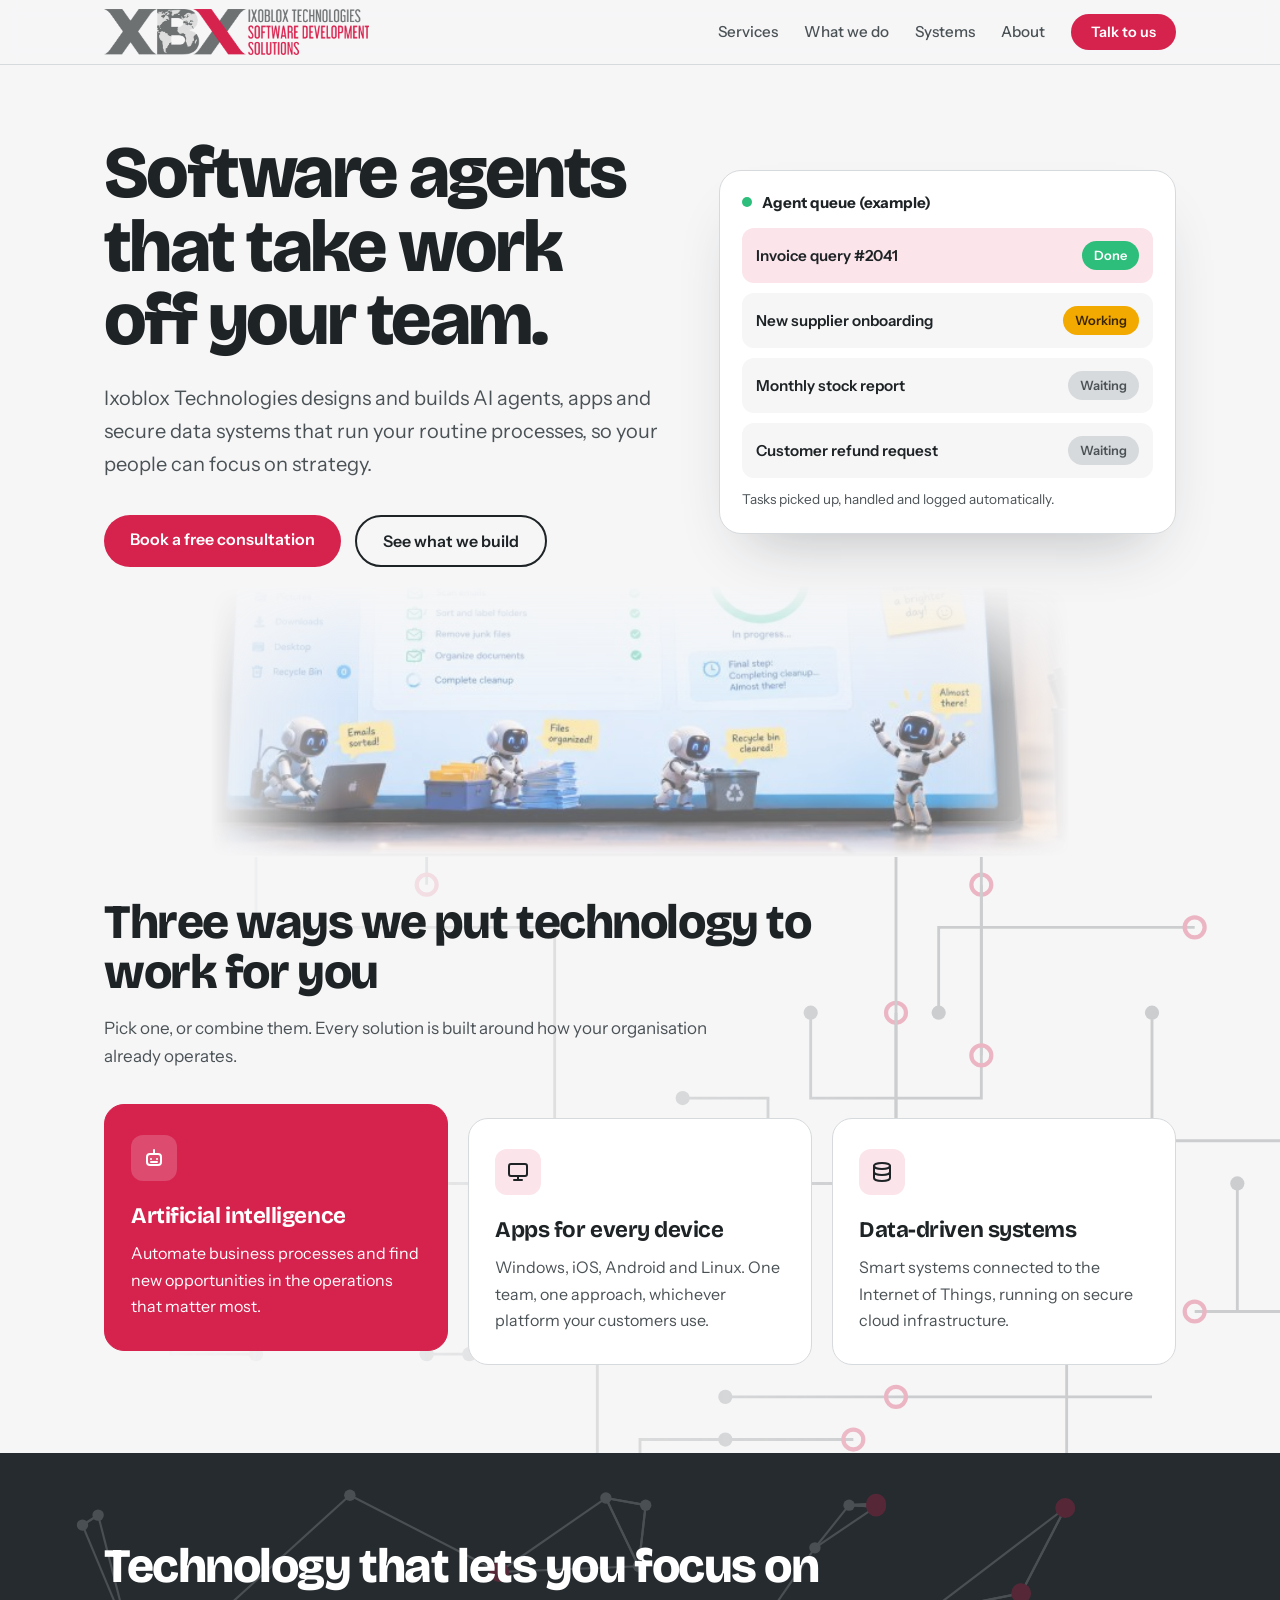
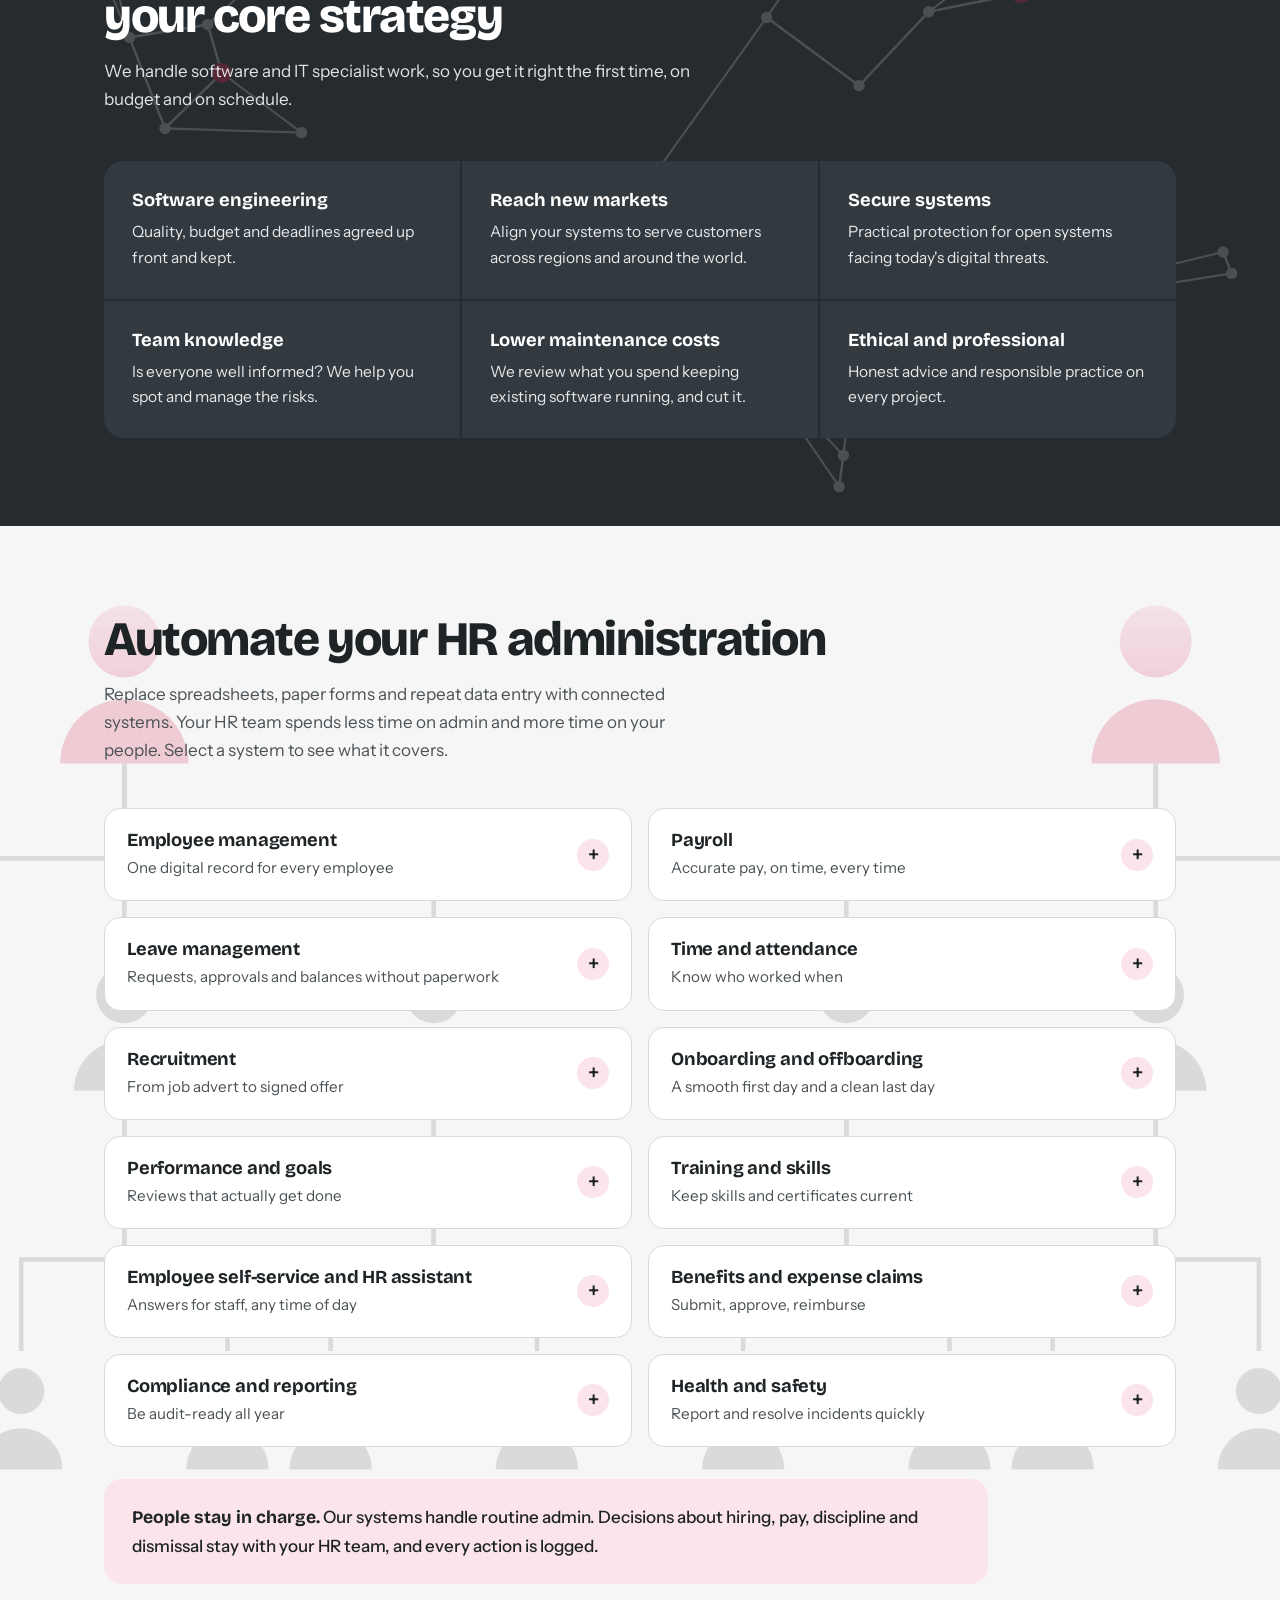
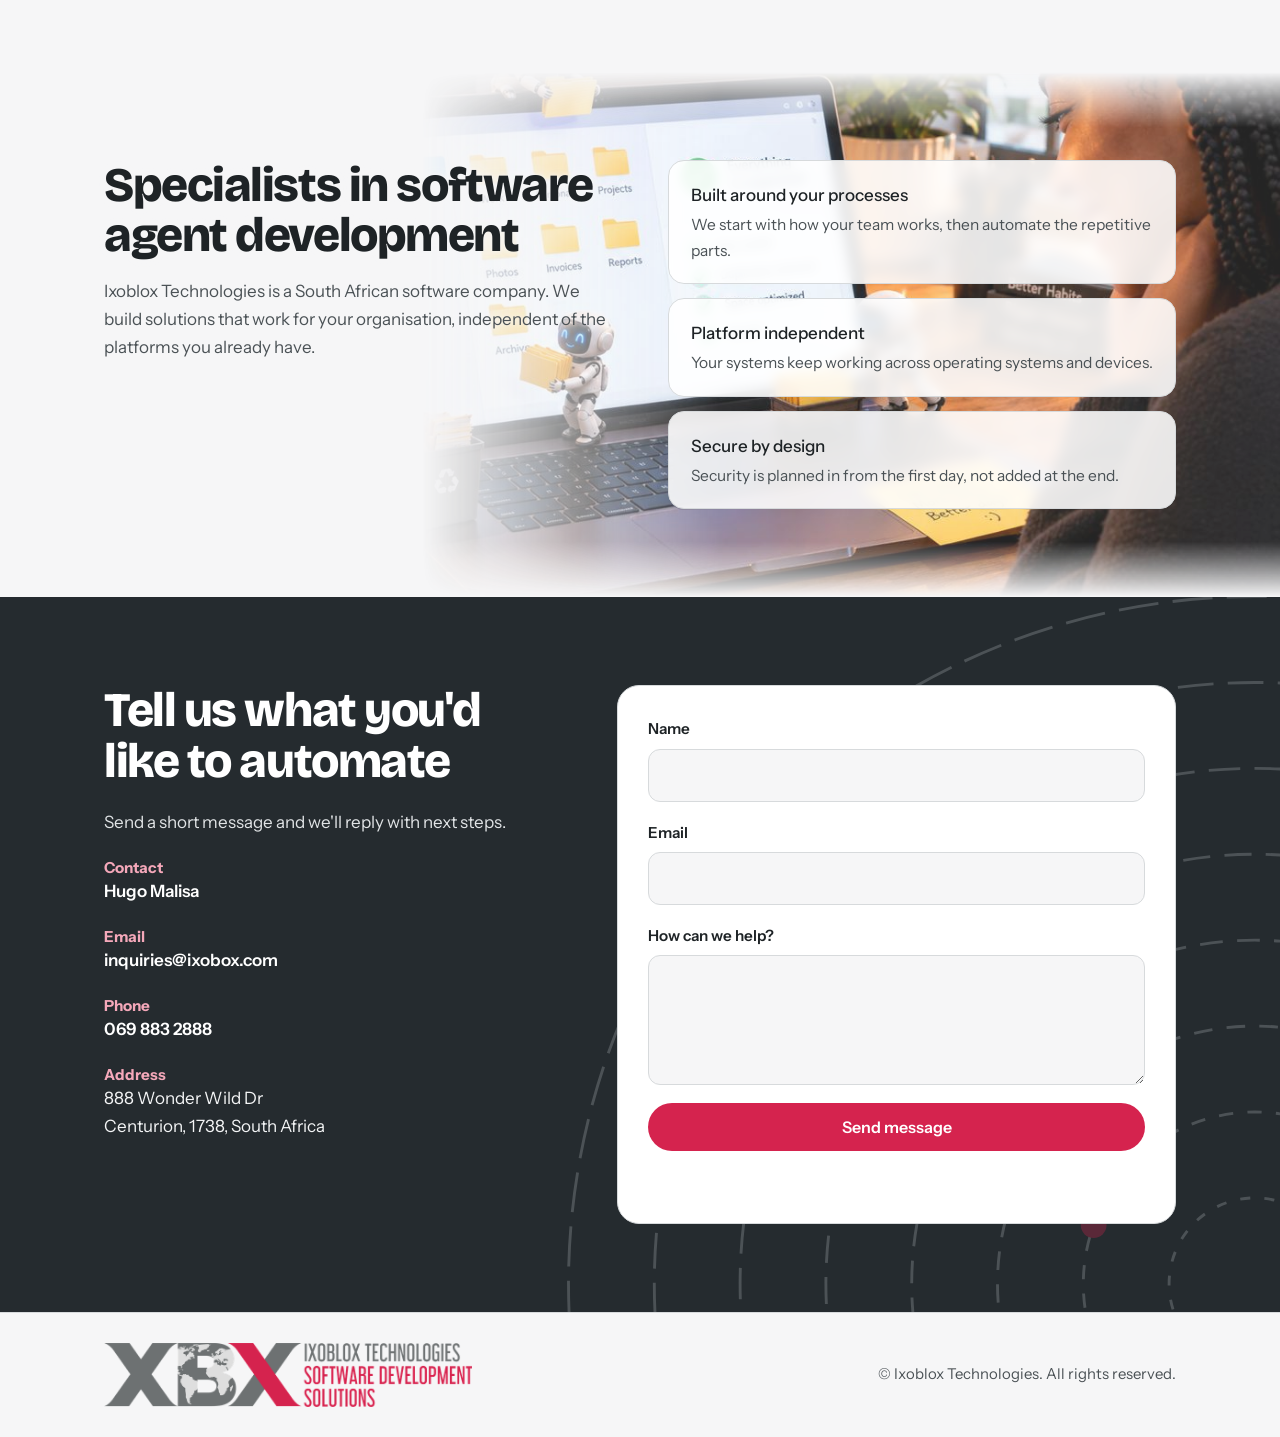
==== commit 46838c9b: "Change 'HR systems' link text to 'Systems'" ====
--- a/ixoblox-V3.2.html
+++ b/ixoblox-V3.2.html
@@ -841,7 +841,7 @@
           ><span class="mark" role="img" aria-label="Ixoblox Technologies, Software Development Solutions"></span></a>
         <nav aria-label="Main">
           <a href="#services">Services</a><a href="#approach">What we do</a
-          ><a href="#hr">HR systems</a><a href="#about">About</a
+          ><a href="#hr">Systems</a><a href="#about">About</a
           ><a class="btn" href="#contact">Talk to us</a>
         </nav>
       </div>
